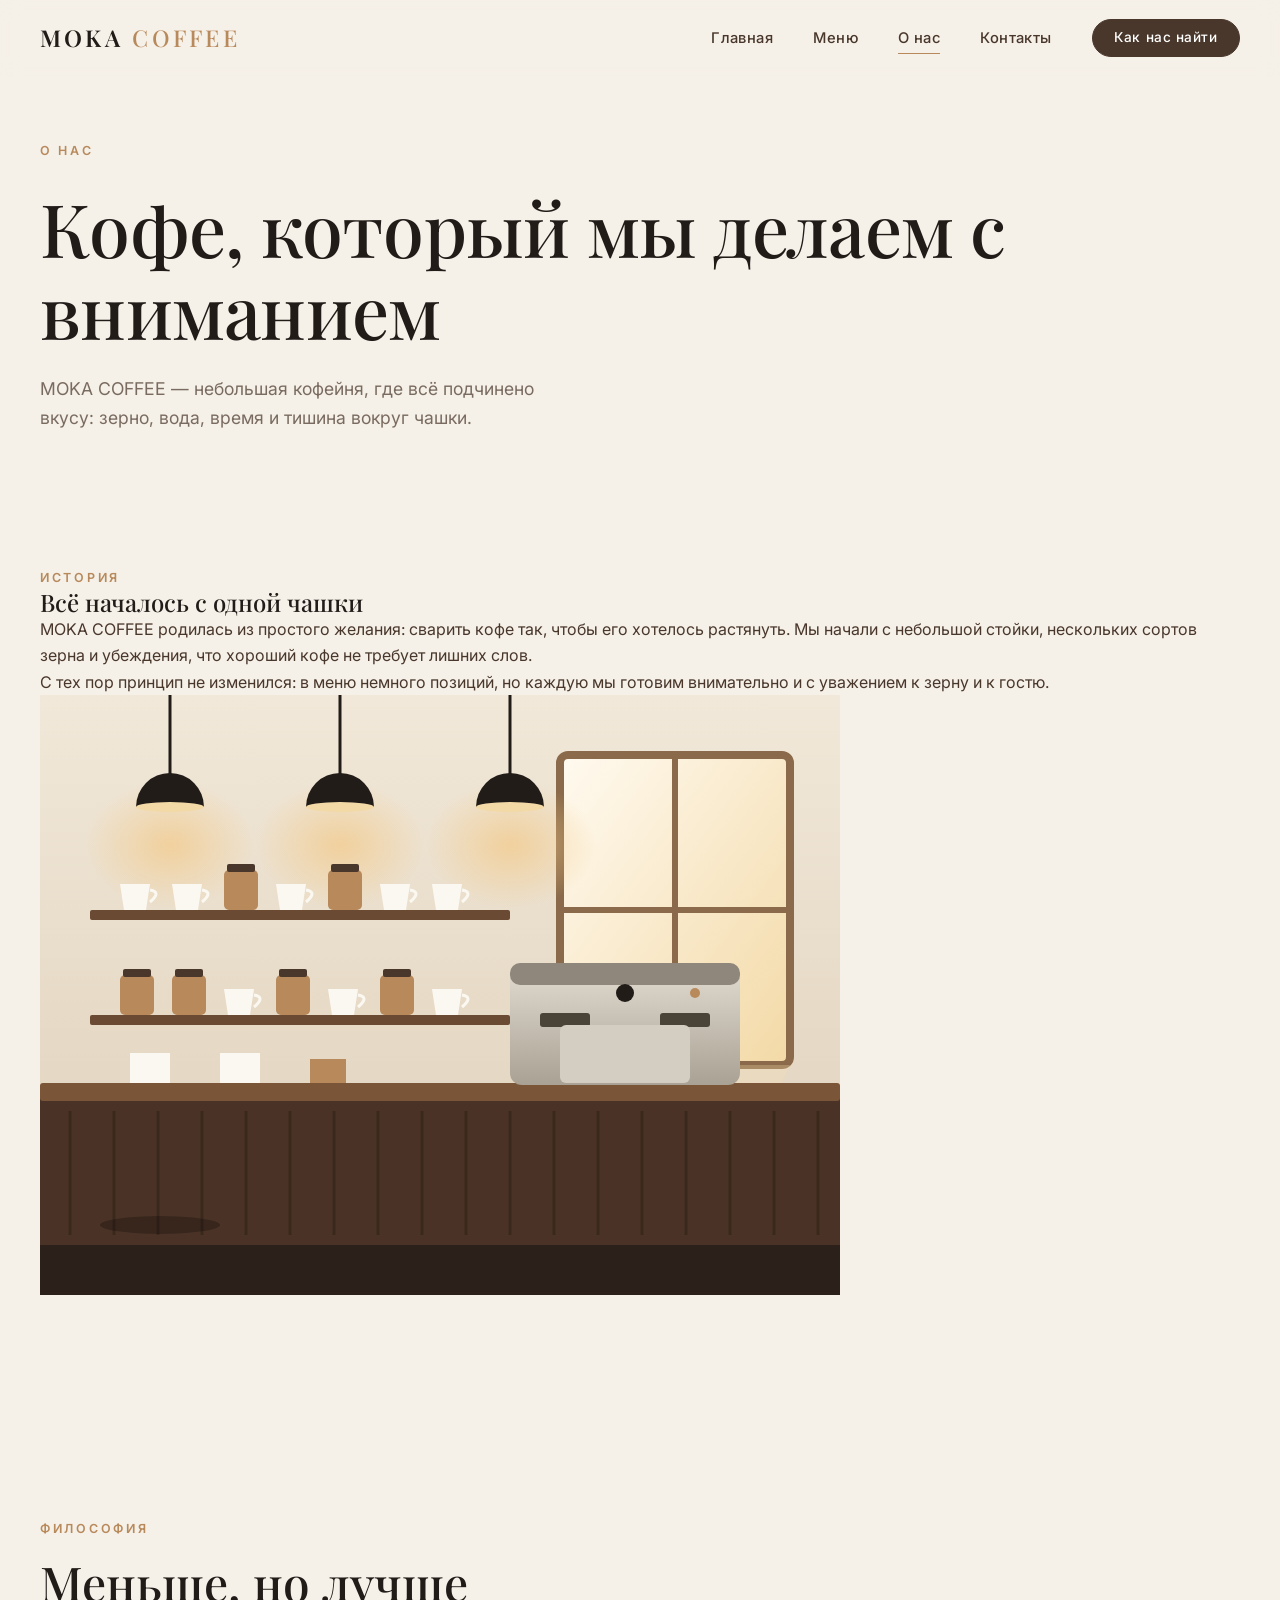
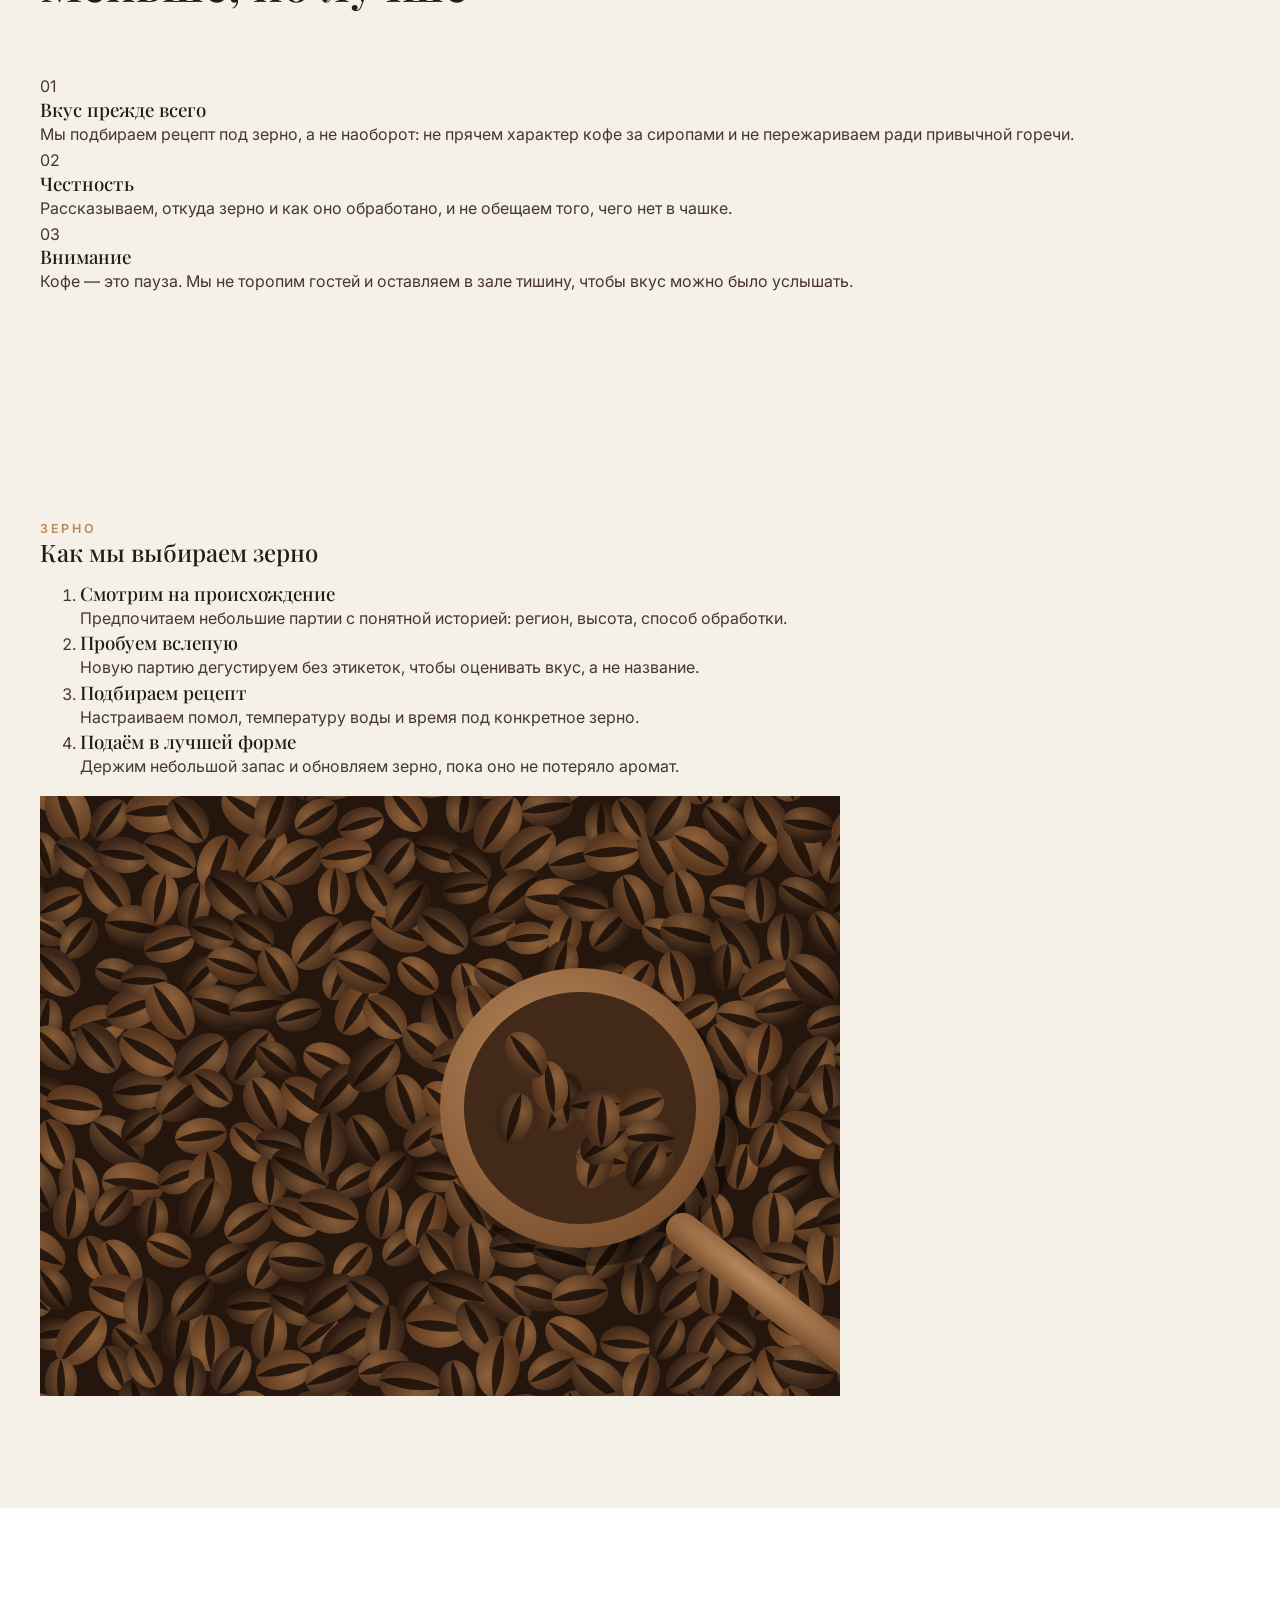
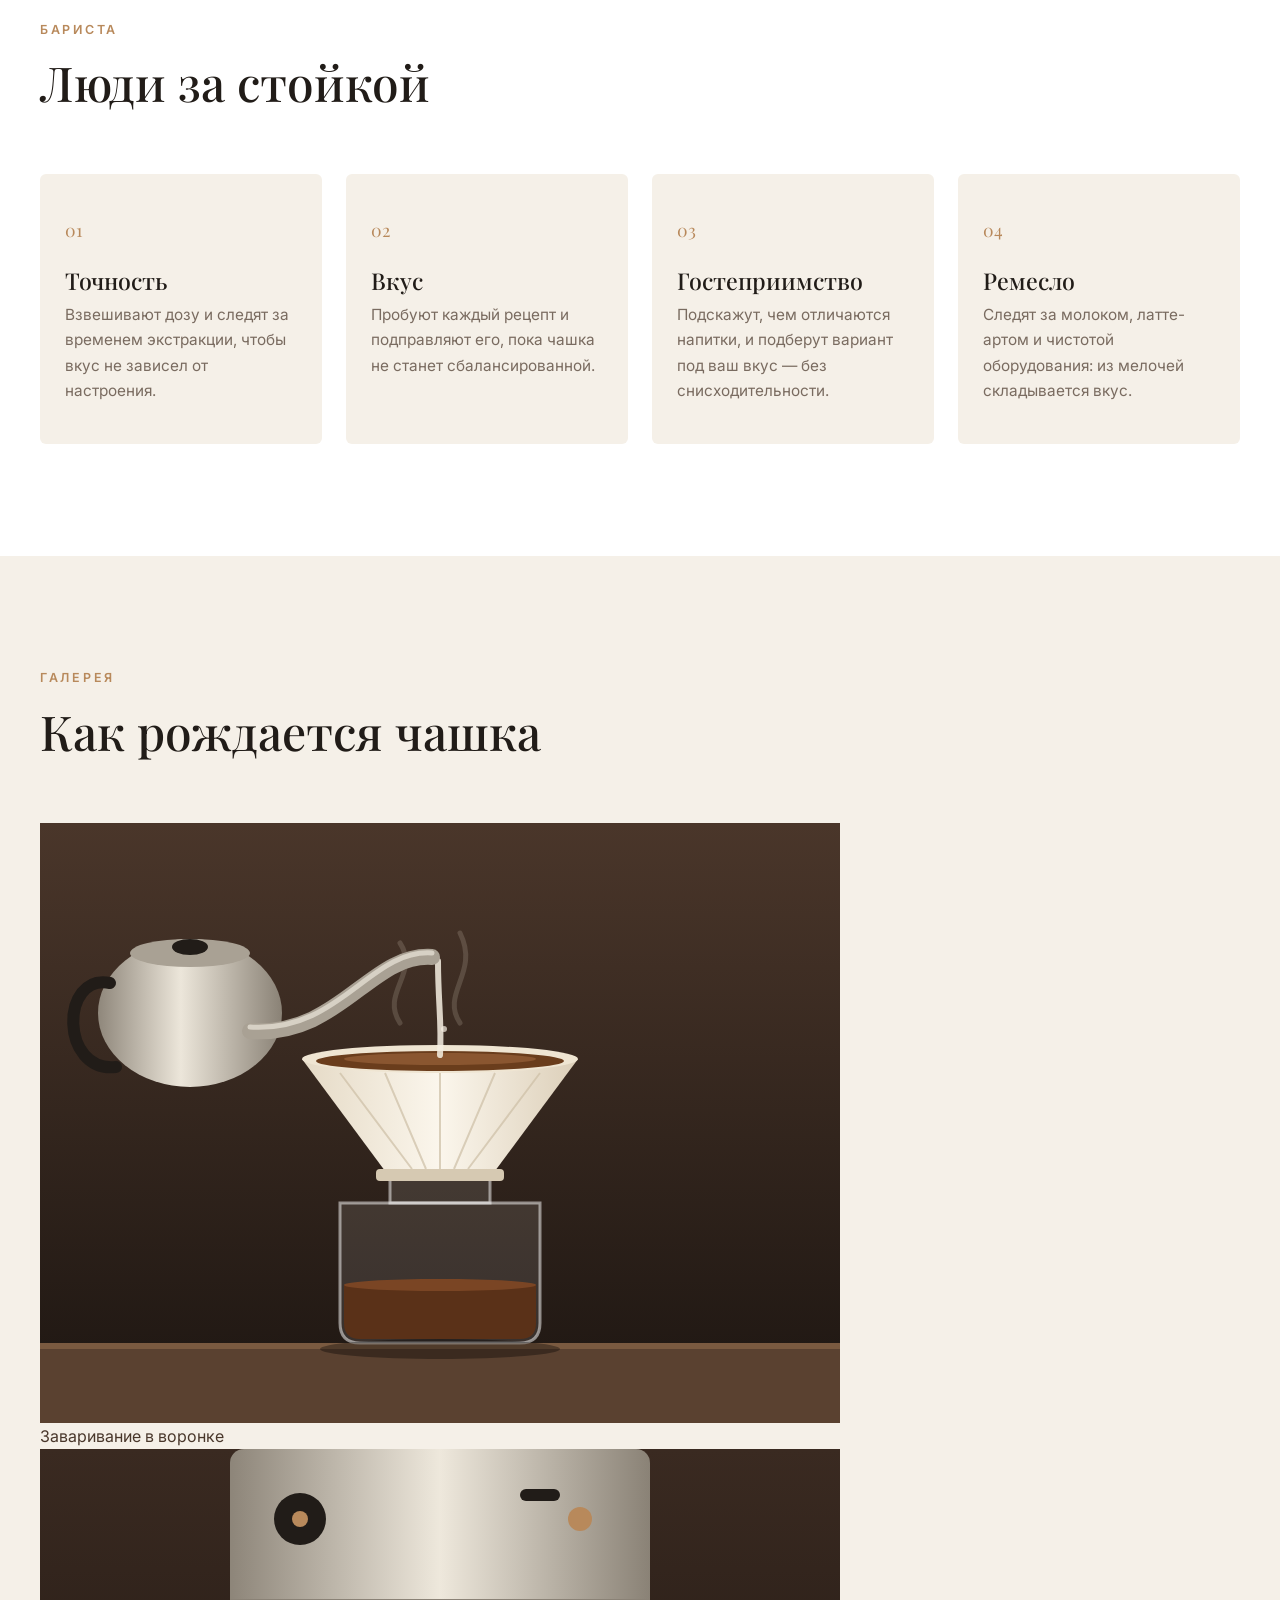
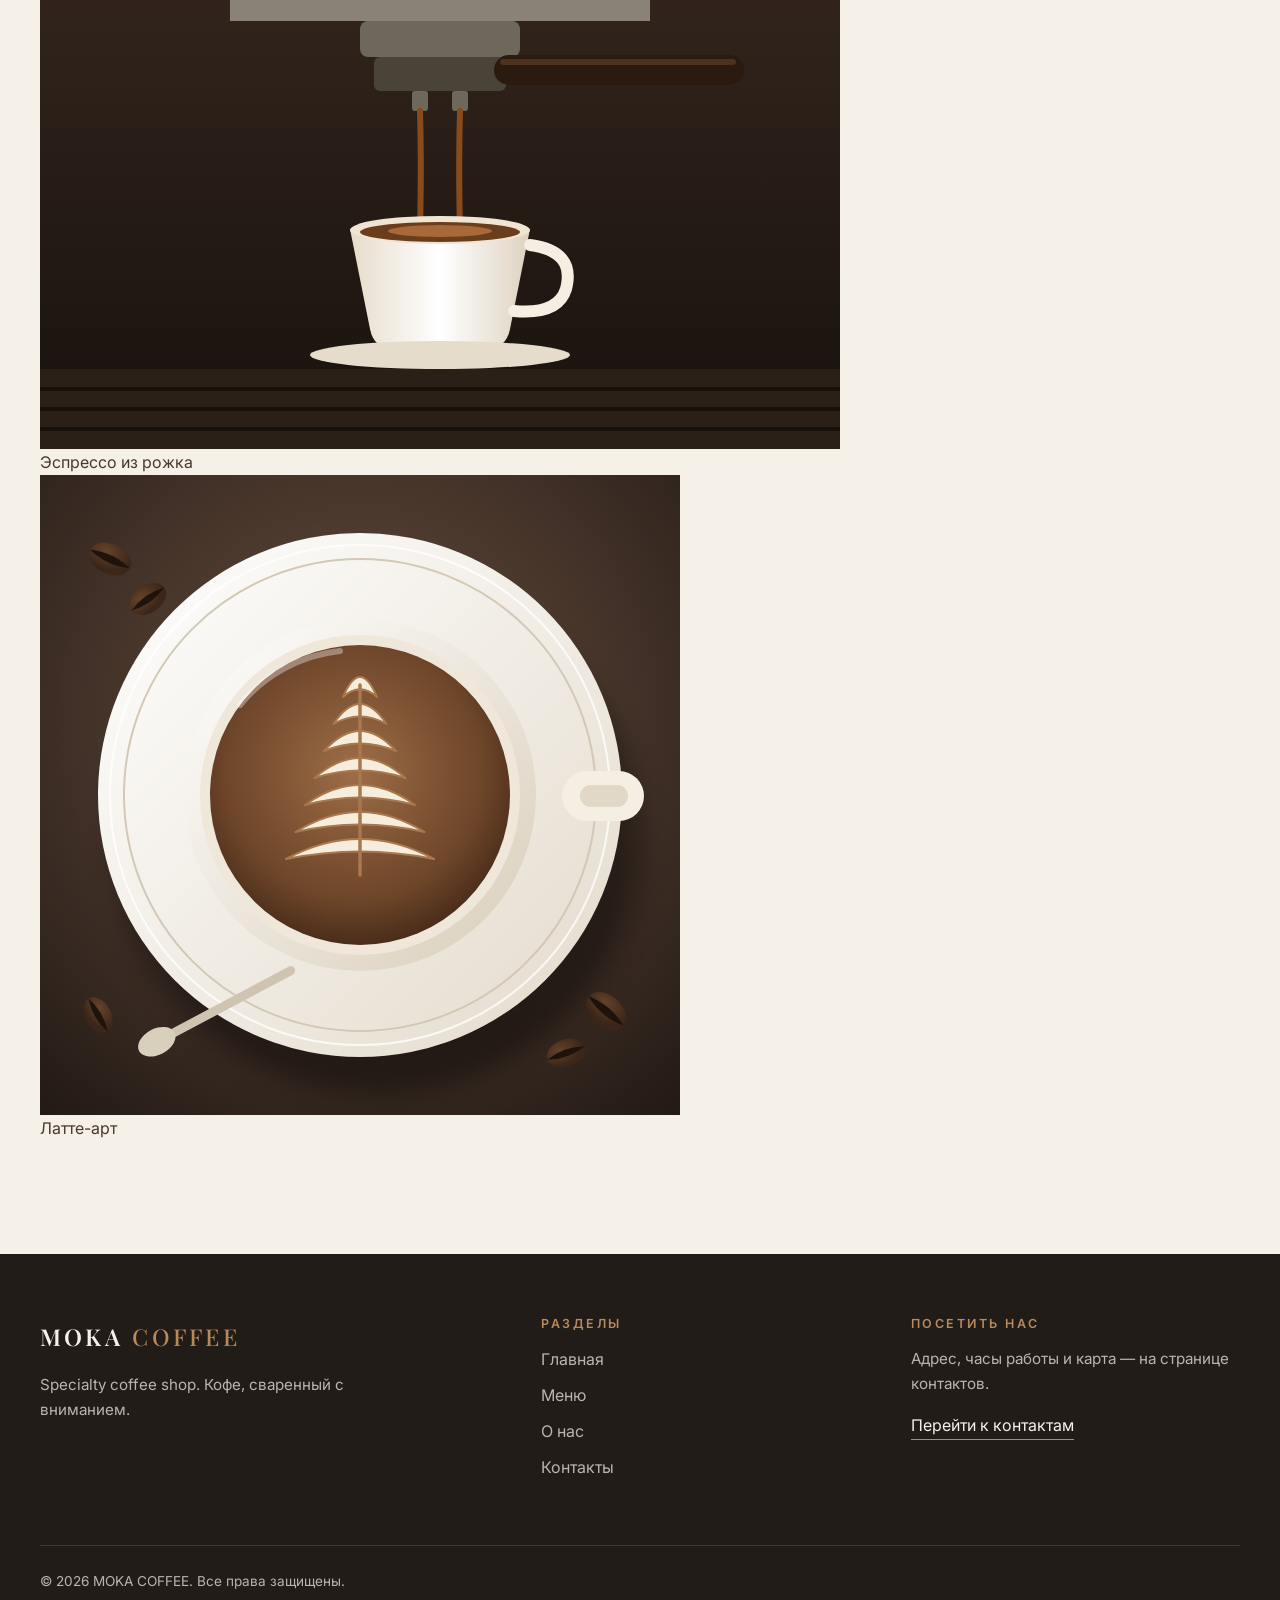
==== about.html @ 8a9590e7 "Update website" ====
<!DOCTYPE html>
<html lang="ru">
<head>
  <meta charset="UTF-8">
  <meta name="viewport" content="width=device-width, initial-scale=1">
  <title>О нас — MOKA COFFEE</title>
  <meta name="description" content="История MOKA COFFEE, наша философия, подход к выбору кофейного зерна и бариста, которые готовят каждую чашку с вниманием.">
  <meta name="theme-color" content="#F5F0E8">
  <link rel="preconnect" href="https://fonts.googleapis.com">
  <link rel="preconnect" href="https://fonts.gstatic.com" crossorigin>
  <link href="https://fonts.googleapis.com/css2?family=Inter:wght@400;500;600&family=Playfair+Display:ital,wght@0,500;0,600;1,500&display=swap" rel="stylesheet">
  <link rel="stylesheet" href="css/style.css">
  <script src="js/main.js" defer></script>
</head>
<body>
  <a class="skip-link" href="#main">Перейти к содержимому</a>

  <header class="site-header" id="site-header">
    <div class="container header__inner">
      <a class="logo" href="index.html" aria-label="MOKA COFFEE — на главную">MOKA<span>COFFEE</span></a>

      <button class="nav-toggle" id="nav-toggle" type="button" aria-expanded="false" aria-controls="site-nav" aria-label="Открыть меню навигации">
        <span class="nav-toggle__bar" aria-hidden="true"></span>
        <span class="nav-toggle__bar" aria-hidden="true"></span>
      </button>

      <nav class="site-nav" id="site-nav" aria-label="Основная навигация">
        <ul class="site-nav__list">
          <li><a class="site-nav__link" href="index.html">Главная</a></li>
          <li><a class="site-nav__link" href="menu.html">Меню</a></li>
          <li><a class="site-nav__link" href="about.html" aria-current="page">О нас</a></li>
          <li><a class="site-nav__link" href="contacts.html">Контакты</a></li>
        </ul>
        <a class="btn btn--small site-nav__cta" href="contacts.html">Как нас найти</a>
      </nav>
    </div>
  </header>

  <main id="main">
    <section class="page-hero" aria-labelledby="about-title">
      <div class="container">
        <p class="eyebrow hero__anim hero__anim--0">О нас</p>
        <h1 class="page-hero__title hero__anim hero__anim--1" id="about-title">Кофе, который мы делаем с вниманием</h1>
        <p class="page-hero__text hero__anim hero__anim--2">MOKA COFFEE — небольшая кофейня, где всё подчинено вкусу: зерно, вода, время и тишина вокруг чашки.</p>
      </div>
    </section>

    <section class="section section--tight-top" aria-labelledby="story-title">
      <div class="container split">
        <div class="split__content" data-reveal>
          <p class="eyebrow">История</p>
          <h2 class="split__title" id="story-title">Всё началось с одной чашки</h2>
          <div class="prose">
            <p>MOKA COFFEE родилась из простого желания: сварить кофе так, чтобы его хотелось растянуть. Мы начали с небольшой стойки, нескольких сортов зерна и убеждения, что хороший кофе не требует лишних слов.</p>
            <p>С тех пор принцип не изменился: в меню немного позиций, но каждую мы готовим внимательно и с уважением к зерну и к гостю.</p>
          </div>
        </div>
        <figure class="split__media" data-reveal>
          <img src="assets/images/about-interior.svg" width="800" height="600" loading="lazy" alt="Интерьер кофейни: барная стойка, эспрессо-машина и подвесные лампы">
        </figure>
      </div>
    </section>

    <section class="section section--dark" aria-labelledby="philosophy-title">
      <div class="container">
        <header class="section__head" data-reveal>
          <p class="eyebrow">Философия</p>
          <h2 class="section__title" id="philosophy-title">Меньше, но лучше</h2>
        </header>
        <ul class="values">
          <li class="value" data-reveal>
            <span class="value__num" aria-hidden="true">01</span>
            <h3 class="value__title">Вкус прежде всего</h3>
            <p class="value__text">Мы подбираем рецепт под зерно, а не наоборот: не прячем характер кофе за сиропами и не пережариваем ради привычной горечи.</p>
          </li>
          <li class="value" data-reveal>
            <span class="value__num" aria-hidden="true">02</span>
            <h3 class="value__title">Честность</h3>
            <p class="value__text">Рассказываем, откуда зерно и как оно обработано, и не обещаем того, чего нет в чашке.</p>
          </li>
          <li class="value" data-reveal>
            <span class="value__num" aria-hidden="true">03</span>
            <h3 class="value__title">Внимание</h3>
            <p class="value__text">Кофе — это пауза. Мы не торопим гостей и оставляем в зале тишину, чтобы вкус можно было услышать.</p>
          </li>
        </ul>
      </div>
    </section>

    <section class="section" aria-labelledby="beans-title">
      <div class="container split split--reverse">
        <div class="split__content" data-reveal>
          <p class="eyebrow">Зерно</p>
          <h2 class="split__title" id="beans-title">Как мы выбираем зерно</h2>
          <ol class="steps">
            <li class="steps__item"><h3 class="steps__title">Смотрим на происхождение</h3><p class="steps__text">Предпочитаем небольшие партии с понятной историей: регион, высота, способ обработки.</p></li>
            <li class="steps__item"><h3 class="steps__title">Пробуем вслепую</h3><p class="steps__text">Новую партию дегустируем без этикеток, чтобы оценивать вкус, а не название.</p></li>
            <li class="steps__item"><h3 class="steps__title">Подбираем рецепт</h3><p class="steps__text">Настраиваем помол, температуру воды и время под конкретное зерно.</p></li>
            <li class="steps__item"><h3 class="steps__title">Подаём в лучшей форме</h3><p class="steps__text">Держим небольшой запас и обновляем зерно, пока оно не потеряло аромат.</p></li>
          </ol>
        </div>
        <figure class="split__media" data-reveal>
          <img src="assets/images/about-beans.svg" width="800" height="600" loading="lazy" alt="Обжаренные кофейные зёрна и деревянная мерная ложка">
        </figure>
      </div>
    </section>

    <section class="section features" aria-labelledby="baristas-title">
      <div class="container">
        <header class="section__head" data-reveal>
          <p class="eyebrow">Бариста</p>
          <h2 class="section__title" id="baristas-title">Люди за стойкой</h2>
        </header>
        <ul class="features__grid">
          <li class="feature-card" data-reveal>
            <span class="feature-card__num" aria-hidden="true">01</span>
            <h3 class="feature-card__title">Точность</h3>
            <p class="feature-card__text">Взвешивают дозу и следят за временем экстракции, чтобы вкус не зависел от настроения.</p>
          </li>
          <li class="feature-card" data-reveal>
            <span class="feature-card__num" aria-hidden="true">02</span>
            <h3 class="feature-card__title">Вкус</h3>
            <p class="feature-card__text">Пробуют каждый рецепт и подправляют его, пока чашка не станет сбалансированной.</p>
          </li>
          <li class="feature-card" data-reveal>
            <span class="feature-card__num" aria-hidden="true">03</span>
            <h3 class="feature-card__title">Гостеприимство</h3>
            <p class="feature-card__text">Подскажут, чем отличаются напитки, и подберут вариант под ваш вкус — без снисходительности.</p>
          </li>
          <li class="feature-card" data-reveal>
            <span class="feature-card__num" aria-hidden="true">04</span>
            <h3 class="feature-card__title">Ремесло</h3>
            <p class="feature-card__text">Следят за молоком, латте-артом и чистотой оборудования: из мелочей складывается вкус.</p>
          </li>
        </ul>
      </div>
    </section>

    <section class="section" aria-labelledby="gallery-title">
      <div class="container">
        <header class="section__head" data-reveal>
          <p class="eyebrow">Галерея</p>
          <h2 class="section__title" id="gallery-title">Как рождается чашка</h2>
        </header>
        <ul class="gallery">
          <li class="gallery__item" data-reveal>
            <figure class="gallery__figure">
              <img src="assets/images/about-brewing.svg" width="800" height="600" loading="lazy" alt="Заваривание кофе в воронке: чайник с тонким носиком и стеклянный сервер">
              <figcaption class="gallery__caption">Заваривание в воронке</figcaption>
            </figure>
          </li>
          <li class="gallery__item" data-reveal>
            <figure class="gallery__figure">
              <img src="assets/images/about-espresso.svg" width="800" height="600" loading="lazy" alt="Приготовление эспрессо: две струи кофе из рожка в белую чашку">
              <figcaption class="gallery__caption">Эспрессо из рожка</figcaption>
            </figure>
          </li>
          <li class="gallery__item" data-reveal>
            <figure class="gallery__figure">
              <img src="assets/images/hero-coffee.svg" width="640" height="640" loading="lazy" alt="Чашка кофе с латте-артом, вид сверху">
              <figcaption class="gallery__caption">Латте-арт</figcaption>
            </figure>
          </li>
        </ul>
      </div>
    </section>
  </main>

  <footer class="site-footer">
    <div class="container footer__grid">
      <div class="footer__brand">
        <a class="logo logo--light" href="index.html" aria-label="MOKA COFFEE — на главную">MOKA<span>COFFEE</span></a>
        <p class="footer__text">Specialty coffee shop. Кофе, сваренный с вниманием.</p>
      </div>
      <nav class="footer__nav" aria-label="Навигация в подвале">
        <h2 class="footer__title">Разделы</h2>
        <ul class="footer__list">
          <li><a href="index.html">Главная</a></li>
          <li><a href="menu.html">Меню</a></li>
          <li><a href="about.html">О нас</a></li>
          <li><a href="contacts.html">Контакты</a></li>
        </ul>
      </nav>
      <div class="footer__contact">
        <h2 class="footer__title">Посетить нас</h2>
        <p class="footer__text">Адрес, часы работы и карта — на странице контактов.</p>
        <a class="footer__link" href="contacts.html">Перейти к контактам</a>
      </div>
    </div>
    <div class="container footer__bottom">
      <p>&copy; 2026 MOKA COFFEE. Все права защищены.</p>
    </div>
  </footer>
</body>
</html>
---- css/style.css ----
/* ==========================================================
   MOKA COFFEE — общая дизайн-система
   1. Токены  2. Базовые стили  3. Компоненты  4. Шапка
   5. Hero  6. Преимущества, фавориты, меню, корзина  7. Подвал  8. Адаптив
   ========================================================== */

/* 1. Токены */
:root {
  --color-bg: #F5F0E8;
  --color-primary: #49372B;
  --color-dark: #211C18;
  --color-accent: #B8895B;
  --color-white: #FFFFFF;
  --color-muted: rgba(73, 55, 43, 0.72);
  --color-line: rgba(73, 55, 43, 0.16);
  --color-error: #9B3B2E;

  --font-heading: "Playfair Display", Georgia, serif;
  --font-body: "Inter", system-ui, -apple-system, "Segoe UI", sans-serif;

  --space-1: 0.5rem;
  --space-2: 1rem;
  --space-3: 1.5rem;
  --space-4: 2.5rem;
  --space-5: 4rem;
  --space-6: 7rem;

  --radius: 6px;
  --container: 1200px;
  --header-h: 76px;
  --ease: cubic-bezier(0.22, 0.61, 0.36, 1);
  --shadow-soft: 0 18px 40px -22px rgba(33, 28, 24, 0.35);
}

/* 2. Базовые стили */
*, *::before, *::after { box-sizing: border-box; }

html { scroll-behavior: smooth; scroll-padding-top: var(--header-h); }

body {
  margin: 0;
  font-family: var(--font-body);
  font-size: 1rem;
  line-height: 1.65;
  color: var(--color-primary);
  background: var(--color-bg);
  -webkit-font-smoothing: antialiased;
}

body.nav-open,
body.cart-open { overflow: hidden; }

img { display: block; max-width: 100%; height: auto; }
ul { margin: 0; padding: 0; list-style: none; }
h1, h2, h3, p, figure { margin: 0; }
a { color: inherit; text-decoration: none; }

h1, h2, h3 {
  font-family: var(--font-heading);
  font-weight: 500;
  line-height: 1.12;
  color: var(--color-dark);
}

:focus-visible {
  outline: 2px solid var(--color-accent);
  outline-offset: 3px;
  border-radius: 2px;
}

.container {
  width: min(100% - 2.5rem, var(--container));
  margin-inline: auto;
}

.skip-link {
  position: absolute;
  left: var(--space-2);
  top: -4rem;
  z-index: 200;
  padding: 0.7rem 1.1rem;
  background: var(--color-dark);
  color: var(--color-white);
  border-radius: var(--radius);
  transition: top 0.2s var(--ease);
}
.skip-link:focus { top: var(--space-2); }

/* 3. Компоненты */
.visually-hidden {
  position: absolute;
  width: 1px;
  height: 1px;
  margin: -1px;
  padding: 0;
  overflow: hidden;
  clip-path: inset(50%);
  white-space: nowrap;
  border: 0;
}

.eyebrow {
  font-size: 0.78rem;
  font-weight: 600;
  letter-spacing: 0.22em;
  text-transform: uppercase;
  color: var(--color-accent);
}

.btn {
  display: inline-flex;
  align-items: center;
  justify-content: center;
  padding: 0.95rem 1.9rem;
  font: 500 0.92rem/1 var(--font-body);
  letter-spacing: 0.04em;
  color: var(--color-white);
  background: var(--color-primary);
  border: 1px solid var(--color-primary);
  border-radius: 999px;
  cursor: pointer;
  transition: background-color 0.3s var(--ease), border-color 0.3s var(--ease), color 0.3s var(--ease), transform 0.3s var(--ease);
}
.btn:hover { background: var(--color-dark); border-color: var(--color-dark); transform: translateY(-2px); }

.btn--ghost { color: var(--color-primary); background: transparent; border-color: var(--color-line); }
.btn--ghost:hover { color: var(--color-white); background: var(--color-primary); border-color: var(--color-primary); }

.btn--small { padding: 0.7rem 1.35rem; font-size: 0.85rem; }
.btn--block { width: 100%; }
.btn.is-added { color: var(--color-dark); background: var(--color-accent); border-color: var(--color-accent); }

.link-button {
  padding: 0.5rem;
  font: 500 0.88rem/1.2 var(--font-body);
  color: var(--color-muted);
  text-decoration: underline;
  text-underline-offset: 3px;
  background: none;
  border: 0;
  cursor: pointer;
  transition: color 0.3s var(--ease);
}
.link-button:hover { color: var(--color-dark); }

.section { padding-block: var(--space-6); }
.section__head { max-width: 34rem; margin-bottom: var(--space-5); }
.section__title { margin-top: var(--space-2); font-size: clamp(2rem, 4vw, 3rem); }

/* Появление при прокрутке (класс .js ставит main.js) */
.js [data-reveal] {
  opacity: 0;
  transform: translateY(24px);
  transition: opacity 0.8s var(--ease), transform 0.8s var(--ease);
}
.js [data-reveal].is-visible {
  opacity: 1;
  transform: none;
  transition: opacity 0.8s var(--ease), transform 0.4s var(--ease), border-color 0.4s var(--ease), box-shadow 0.4s var(--ease);
}

/* 4. Шапка */
.site-header {
  position: sticky;
  top: 0;
  z-index: 100;
  background: rgba(245, 240, 232, 0.96);
  border-bottom: 1px solid transparent;
  transition: border-color 0.3s var(--ease), box-shadow 0.3s var(--ease);
}
/* backdrop-filter создаёт containing block для fixed-потомков, поэтому только на десктопе (там мобильного оверлея нет) */
@media (min-width: 861px) {
  .site-header {
    background: rgba(245, 240, 232, 0.88);
    backdrop-filter: blur(10px);
    -webkit-backdrop-filter: blur(10px);
  }
}
.site-header.is-scrolled { border-bottom-color: var(--color-line); box-shadow: 0 8px 24px -20px rgba(33, 28, 24, 0.4); }

.header__inner {
  display: flex;
  align-items: center;
  justify-content: space-between;
  min-height: var(--header-h);
}

.logo {
  font-family: var(--font-heading);
  font-size: 1.45rem;
  font-weight: 600;
  letter-spacing: 0.14em;
  color: var(--color-dark);
  margin-right: auto;
}
.logo span { margin-left: 0.4em; font-weight: 500; color: var(--color-accent); }
.logo--light { color: var(--color-bg); }

.site-nav { display: flex; align-items: center; gap: var(--space-4); }
.site-nav__list { display: flex; gap: var(--space-4); }

.site-nav__link {
  position: relative;
  padding-block: 0.4rem;
  font-size: 0.92rem;
  font-weight: 500;
  letter-spacing: 0.03em;
}
.site-nav__link::after {
  content: "";
  position: absolute;
  left: 0; right: 0; bottom: 0;
  height: 1px;
  background: var(--color-accent);
  transform: scaleX(0);
  transform-origin: left;
  transition: transform 0.35s var(--ease);
}
.site-nav__link:hover::after,
.site-nav__link[aria-current="page"]::after { transform: scaleX(1); }

.nav-toggle {
  display: none;
  position: relative;
  z-index: 120;
  width: 44px;
  height: 44px;
  padding: 0;
  background: transparent;
  border: 0;
  cursor: pointer;
}
.nav-toggle__bar {
  position: absolute;
  left: 11px;
  width: 22px;
  height: 2px;
  background: var(--color-dark);
  transition: transform 0.35s var(--ease);
}
.nav-toggle__bar:nth-child(1) { top: 17px; }
.nav-toggle__bar:nth-child(2) { top: 25px; }
.nav-toggle[aria-expanded="true"] .nav-toggle__bar:nth-child(1) { transform: translateY(4px) rotate(45deg); }
.nav-toggle[aria-expanded="true"] .nav-toggle__bar:nth-child(2) { transform: translateY(-4px) rotate(-45deg); }

/* 5. Hero */
.hero { padding-block: var(--space-5) var(--space-6); }

.hero__inner {
  display: grid;
  grid-template-columns: 1.05fr 0.95fr;
  align-items: center;
  gap: var(--space-5);
}

.hero__title { margin-top: var(--space-3); font-size: clamp(2.8rem, 6.2vw, 5.2rem); letter-spacing: -0.01em; }
.hero__title em { font-style: italic; color: var(--color-accent); }

.hero__text { max-width: 30rem; margin-top: var(--space-3); font-size: 1.1rem; color: var(--color-muted); }
.hero__actions { display: flex; flex-wrap: wrap; gap: var(--space-2); margin-top: var(--space-4); }

.hero__media {
  overflow: hidden;
  aspect-ratio: 1 / 1;
  background: var(--color-primary);
  border-radius: 50% 50% var(--radius) var(--radius) / 38% 38% var(--radius) var(--radius);
  box-shadow: var(--shadow-soft);
}
.hero__media img { width: 100%; height: 100%; object-fit: cover; transition: transform 1.2s var(--ease); }
.hero__media:hover img { transform: scale(1.04); }

.hero__anim { animation: rise 0.9s var(--ease) both; }
.hero__anim--0 { animation-delay: 0.05s; }
.hero__anim--1 { animation-delay: 0.15s; }
.hero__anim--2 { animation-delay: 0.3s; }
.hero__anim--3 { animation-delay: 0.45s; }

@keyframes rise {
  from { opacity: 0; transform: translateY(28px); }
  to { opacity: 1; transform: none; }
}

/* 6. Преимущества */
.features { background: var(--color-white); }

.features__grid,
.favorites__grid,
.menu__grid {
  display: grid;
  grid-template-columns: repeat(4, 1fr);
  gap: var(--space-3);
}

.feature-card {
  padding: var(--space-4) var(--space-3);
  background: var(--color-bg);
  border: 1px solid transparent;
  border-radius: var(--radius);
  transition: transform 0.4s var(--ease), border-color 0.4s var(--ease), box-shadow 0.4s var(--ease);
}
.feature-card:hover { transform: translateY(-6px); border-color: var(--color-accent); box-shadow: var(--shadow-soft); }

.feature-card__num { display: block; margin-bottom: var(--space-3); font-family: var(--font-heading); font-size: 1.1rem; color: var(--color-accent); }
.feature-card__title { margin-bottom: var(--space-1); font-size: 1.45rem; }
.feature-card__text { font-size: 0.96rem; color: var(--color-muted); }

/* 6.1 Наши фавориты */
.drink-card {
  display: flex;
  flex-direction: column;
  overflow: hidden;
  background: var(--color-white);
  border: 1px solid var(--color-line);
  border-radius: var(--radius);
  transition: transform 0.4s var(--ease), border-color 0.4s var(--ease), box-shadow 0.4s var(--ease);
}
.drink-card:hover,
.drink-card:focus-within { transform: translateY(-6px); border-color: var(--color-accent); box-shadow: var(--shadow-soft); }

.drink-card__media { overflow: hidden; aspect-ratio: 1 / 1; background: var(--color-primary); }
.drink-card__media img { width: 100%; height: 100%; object-fit: cover; transition: transform 0.9s var(--ease); }
.drink-card:hover .drink-card__media img,
.drink-card:focus-within .drink-card__media img { transform: scale(1.06); }

.drink-card__body { display: flex; flex: 1; flex-direction: column; padding: var(--space-3); }
.drink-card__title { font-size: 1.45rem; }
.drink-card__text { margin-top: var(--space-1); font-size: 0.95rem; color: var(--color-muted); }

.drink-card__footer { display: flex; align-items: center; justify-content: space-between; gap: var(--space-2); margin-top: auto; padding-top: var(--space-3); }
.drink-card__price { font-family: var(--font-heading); font-size: 1.35rem; font-weight: 500; color: var(--color-dark); }

/* 6.2 Страница меню */
.drink-card[hidden] { display: none; }
.drink-card.is-entering { animation: rise 0.55s var(--ease) both; }

.page-hero { padding-block: var(--space-5) var(--space-3); }
.page-hero__title { margin-top: var(--space-3); font-size: clamp(2.6rem, 6vw, 4.6rem); letter-spacing: -0.01em; }
.page-hero__text { max-width: 34rem; margin-top: var(--space-3); font-size: 1.1rem; color: var(--color-muted); }

.menu.section { padding-top: var(--space-3); }

.filters { display: flex; flex-wrap: wrap; gap: 0.75rem; }
.filter-btn {
  padding: 0.75rem 1.4rem;
  font: 500 0.88rem/1 var(--font-body);
  letter-spacing: 0.03em;
  color: var(--color-primary);
  background: transparent;
  border: 1px solid var(--color-line);
  border-radius: 999px;
  cursor: pointer;
  transition: background-color 0.3s var(--ease), border-color 0.3s var(--ease), color 0.3s var(--ease);
}
.filter-btn:hover { border-color: var(--color-accent); }
.filter-btn[aria-pressed="true"] { color: var(--color-white); background: var(--color-primary); border-color: var(--color-primary); }

.menu__status { margin-block: var(--space-3) var(--space-4); font-size: 0.9rem; color: var(--color-muted); }

.menu__grid .drink-card__media { position: relative; }
.drink-card__tag {
  position: absolute;
  top: var(--space-2);
  left: var(--space-2);
  padding: 0.35rem 0.8rem;
  font-size: 0.72rem;
  font-weight: 600;
  letter-spacing: 0.12em;
  text-transform: uppercase;
  color: var(--color-dark);
  background: rgba(245, 240, 232, 0.92);
  border-radius: 999px;
}
.drink-card__add { min-width: 8.5rem; }

/* 6.3 Кнопка корзины в шапке */
.cart-toggle {
  position: relative;
  display: inline-flex;
  align-items: center;
  justify-content: center;
  width: 44px;
  height: 44px;
  margin-left: var(--space-1);
  color: var(--color-dark);
  background: transparent;
  border: 0;
  border-radius: 50%;
  cursor: pointer;
  transition: background-color 0.3s var(--ease);
}
.cart-toggle:hover { background: rgba(73, 55, 43, 0.08); }
.cart-toggle__count {
  position: absolute;
  top: 1px;
  right: -2px;
  min-width: 20px;
  height: 20px;
  padding-inline: 5px;
  font: 600 0.7rem/20px var(--font-body);
  text-align: center;
  color: var(--color-white);
  background: var(--color-dark);
  border-radius: 999px;
}
.cart-toggle__count.is-bump { animation: bump 0.4s var(--ease); }

@keyframes bump {
  0% { transform: scale(1); }
  40% { transform: scale(1.3); }
  100% { transform: scale(1); }
}

/* 6.4 Боковая панель корзины */
.cart-overlay {
  position: fixed;
  inset: 0;
  z-index: 290;
  background: rgba(33, 28, 24, 0.5);
  opacity: 0;
  visibility: hidden;
  transition: opacity 0.35s var(--ease), visibility 0s linear 0.35s;
}

.cart {
  position: fixed;
  top: 0;
  right: 0;
  bottom: 0;
  z-index: 300;
  display: flex;
  flex-direction: column;
  width: min(100%, 440px);
  background: var(--color-bg);
  box-shadow: -24px 0 48px -28px rgba(33, 28, 24, 0.5);
  transform: translateX(100%);
  visibility: hidden;
  transition: transform 0.45s var(--ease), visibility 0s linear 0.45s;
}

body.cart-open .cart-overlay { opacity: 1; visibility: visible; transition-delay: 0s; }
body.cart-open .cart { transform: none; visibility: visible; transition-delay: 0s; }

.cart__header { display: flex; align-items: center; justify-content: space-between; padding: var(--space-2) var(--space-3); border-bottom: 1px solid var(--color-line); }
.cart__title { font-size: 1.7rem; }
.cart__subtitle { margin-bottom: var(--space-2); font-size: 1.6rem; }
.cart__subtitle:focus { outline: none; }

.cart__close {
  display: inline-flex;
  align-items: center;
  justify-content: center;
  width: 44px;
  height: 44px;
  color: var(--color-dark);
  background: transparent;
  border: 0;
  border-radius: 50%;
  cursor: pointer;
  transition: background-color 0.3s var(--ease);
}
.cart__close:hover { background: rgba(73, 55, 43, 0.08); }

.cart__view { display: flex; flex: 1; flex-direction: column; min-height: 0; }
.cart__view[hidden] { display: none; }

.cart__notice { margin: var(--space-2) var(--space-3) 0; padding: 0.8rem 1rem; font-size: 0.85rem; color: var(--color-dark); background: var(--color-white); border-left: 3px solid var(--color-accent); border-radius: var(--radius); }

.cart__body { flex: 1; padding: var(--space-3); overflow-y: auto; overscroll-behavior: contain; }
.cart__footer { display: grid; gap: var(--space-1); padding: var(--space-3); background: var(--color-white); border-top: 1px solid var(--color-line); }
.cart__footer[hidden] { display: none; }

.cart__total { display: flex; align-items: baseline; justify-content: space-between; margin-bottom: var(--space-1); }
.cart__total strong { font-family: var(--font-heading); font-size: 1.6rem; font-weight: 500; color: var(--color-dark); }

.cart__list[hidden], .cart__empty[hidden] { display: none; }
.cart__empty { padding-block: var(--space-5); text-align: center; }
.cart__empty-title { font-family: var(--font-heading); font-size: 1.5rem; color: var(--color-dark); }
.cart__empty-text { margin-block: var(--space-1) var(--space-3); color: var(--color-muted); }

.cart-item { display: grid; grid-template-columns: 72px 1fr auto; gap: var(--space-2); align-items: start; padding-block: var(--space-2); border-bottom: 1px solid var(--color-line); }
.cart-item:first-child { padding-top: 0; }
.cart-item__img { width: 72px; height: 72px; object-fit: cover; border-radius: var(--radius); }
.cart-item__name { font-family: var(--font-heading); font-size: 1.15rem; line-height: 1.2; color: var(--color-dark); }
.cart-item__price { margin-top: 0.15rem; font-size: 0.85rem; color: var(--color-muted); }
.cart-item__controls { display: flex; align-items: center; gap: 0.5rem; margin-top: 0.6rem; }
.cart-item__qty { min-width: 1.6rem; font-weight: 600; text-align: center; }
.cart-item__side { display: flex; flex-direction: column; align-items: flex-end; gap: 0.35rem; }
.cart-item__sum { font-family: var(--font-heading); font-size: 1.1rem; color: var(--color-dark); white-space: nowrap; }
.cart-item__remove { padding: 0.25rem; font: 500 0.8rem/1.2 var(--font-body); color: var(--color-muted); text-decoration: underline; text-underline-offset: 3px; background: none; border: 0; cursor: pointer; transition: color 0.3s var(--ease); }
.cart-item__remove:hover { color: var(--color-error); }

.qty-btn { width: 32px; height: 32px; padding: 0; font: 500 1.1rem/1 var(--font-body); color: var(--color-primary); background: transparent; border: 1px solid var(--color-line); border-radius: 50%; cursor: pointer; transition: background-color 0.3s var(--ease), color 0.3s var(--ease), border-color 0.3s var(--ease); }
.qty-btn:hover:not(:disabled) { color: var(--color-white); background: var(--color-primary); border-color: var(--color-primary); }
.qty-btn:disabled { opacity: 0.35; cursor: not-allowed; }

.checkout { display: flex; flex: 1; flex-direction: column; min-height: 0; }
.checkout__lead { color: var(--color-muted); }
.checkout__sum { display: flex; align-items: baseline; justify-content: space-between; margin-block: var(--space-3); padding-block: var(--space-2); border-block: 1px solid var(--color-line); }
.checkout__sum strong { font-family: var(--font-heading); font-size: 1.4rem; font-weight: 500; color: var(--color-dark); }

.field__label { display: block; margin-bottom: 0.4rem; font-size: 0.85rem; font-weight: 600; color: var(--color-dark); }
.field__input { width: 100%; padding: 0.9rem 1rem; font: inherit; color: var(--color-dark); background: var(--color-white); border: 1px solid var(--color-line); border-radius: var(--radius); }
.field__input[aria-invalid="true"] { border-color: var(--color-error); }
.field__error { min-height: 1.4rem; margin-top: 0.35rem; font-size: 0.85rem; color: var(--color-error); }

.success { display: flex; flex-direction: column; align-items: center; text-align: center; }
.success__icon { display: inline-flex; align-items: center; justify-content: center; width: 64px; height: 64px; margin-block: var(--space-2); color: var(--color-white); background: var(--color-primary); border-radius: 50%; }
.success__text { color: var(--color-muted); }
.success__number { display: grid; gap: 0.2rem; margin-block: var(--space-3); font-size: 0.85rem; color: var(--color-muted); }
.success__number strong { font-family: var(--font-heading); font-size: 1.8rem; font-weight: 500; letter-spacing: 0.06em; color: var(--color-accent); }
.success__list { width: 100%; margin-bottom: var(--space-2); padding-block: var(--space-2); text-align: left; border-block: 1px solid var(--color-line); }
.success__list li { padding-block: 0.3rem; font-size: 0.92rem; }
.success .cart__total { width: 100%; }
.success__note { margin-top: var(--space-2); font-size: 0.82rem; color: var(--color-muted); }

/* 7. Подвал */
.site-footer { padding-top: var(--space-5); color: rgba(245, 240, 232, 0.72); background: var(--color-dark); }

.footer__grid { display: grid; grid-template-columns: 1.4fr 1fr 1fr; gap: var(--space-4); padding-bottom: var(--space-5); }
.footer__text { max-width: 22rem; margin-top: var(--space-2); font-size: 0.95rem; }
.footer__title { margin-bottom: var(--space-2); font: 600 0.78rem/1 var(--font-body); letter-spacing: 0.2em; text-transform: uppercase; color: var(--color-accent); }
.footer__title + .footer__text { margin-top: 0; }
.footer__list { display: grid; gap: 0.6rem; }
.footer__list a, .footer__link { transition: color 0.3s var(--ease); }
.footer__list a:hover, .footer__link:hover { color: var(--color-accent); }
.footer__link { display: inline-block; margin-top: var(--space-2); color: var(--color-bg); border-bottom: 1px solid var(--color-accent); }

.footer__bottom { padding-block: var(--space-3); font-size: 0.85rem; border-top: 1px solid rgba(245, 240, 232, 0.14); }

/* 8. Адаптив */
@media (max-width: 1024px) {
  .features__grid,
  .favorites__grid,
  .menu__grid { grid-template-columns: repeat(2, 1fr); }
}

@media (max-width: 860px) {
  .nav-toggle { display: block; }

  .site-nav {
    position: fixed;
    inset: 0;
    z-index: 110;
    flex-direction: column;
    justify-content: center;
    gap: var(--space-4);
    padding: var(--space-5) var(--space-3);
    background: var(--color-bg);
    visibility: hidden;
    opacity: 0;
    transform: translateY(-12px);
    transition: opacity 0.35s var(--ease), transform 0.35s var(--ease), visibility 0s linear 0.35s;
  }
  .site-nav.is-open { visibility: visible; opacity: 1; transform: none; transition-delay: 0s; }

  .site-nav__list { flex-direction: column; align-items: center; gap: var(--space-3); }
  .site-nav__link { font-family: var(--font-heading); font-size: 2rem; font-weight: 500; }

  .hero { padding-block: var(--space-4) var(--space-5); }
  .hero__inner { grid-template-columns: 1fr; gap: var(--space-4); }
  .hero__media { max-width: 460px; margin-inline: auto; width: 100%; }

  .section { padding-block: var(--space-5); }
  .footer__grid { grid-template-columns: 1fr 1fr; }
  .footer__brand { grid-column: 1 / -1; }
}

@media (max-width: 560px) {
  .features__grid,
  .favorites__grid,
  .menu__grid { grid-template-columns: 1fr; }
  .footer__grid { grid-template-columns: 1fr; }
  .hero__actions .btn { flex: 1 1 100%; }

  .filters { flex-wrap: nowrap; margin-inline: -1.25rem; padding: 0.25rem 1.25rem; overflow-x: auto; scrollbar-width: none; }
  .filters::-webkit-scrollbar { display: none; }
  .filter-btn { flex: 0 0 auto; }

  .cart__header, .cart__body, .cart__footer { padding-inline: var(--space-2); }
  .cart__notice { margin-inline: var(--space-2); }
  .cart-item { grid-template-columns: 60px 1fr auto; }
  .cart-item__img { width: 60px; height: 60px; }
}

@media (prefers-reduced-motion: reduce) {
  html { scroll-behavior: auto; }
  *, *::before, *::after { animation: none !important; transition-duration: 0.01ms !important; }
  .js [data-reveal] { opacity: 1; transform: none; }
}
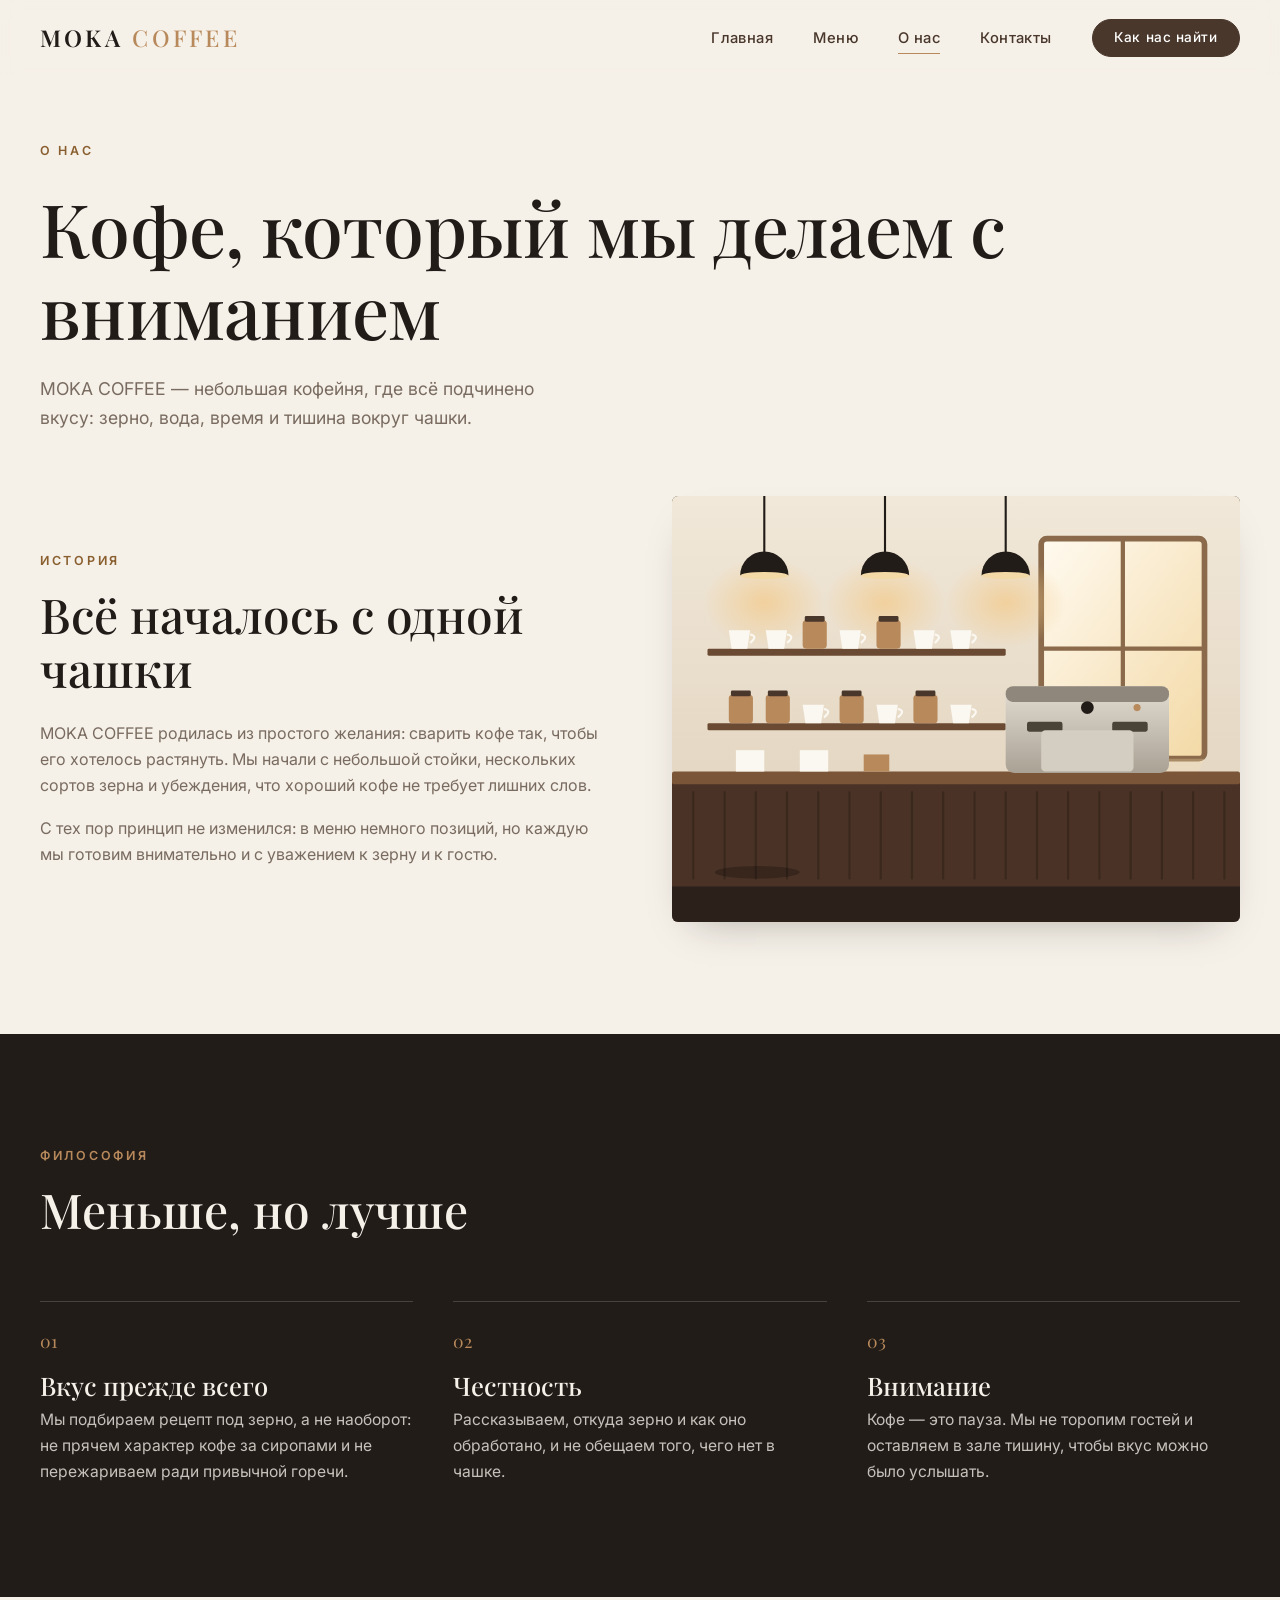
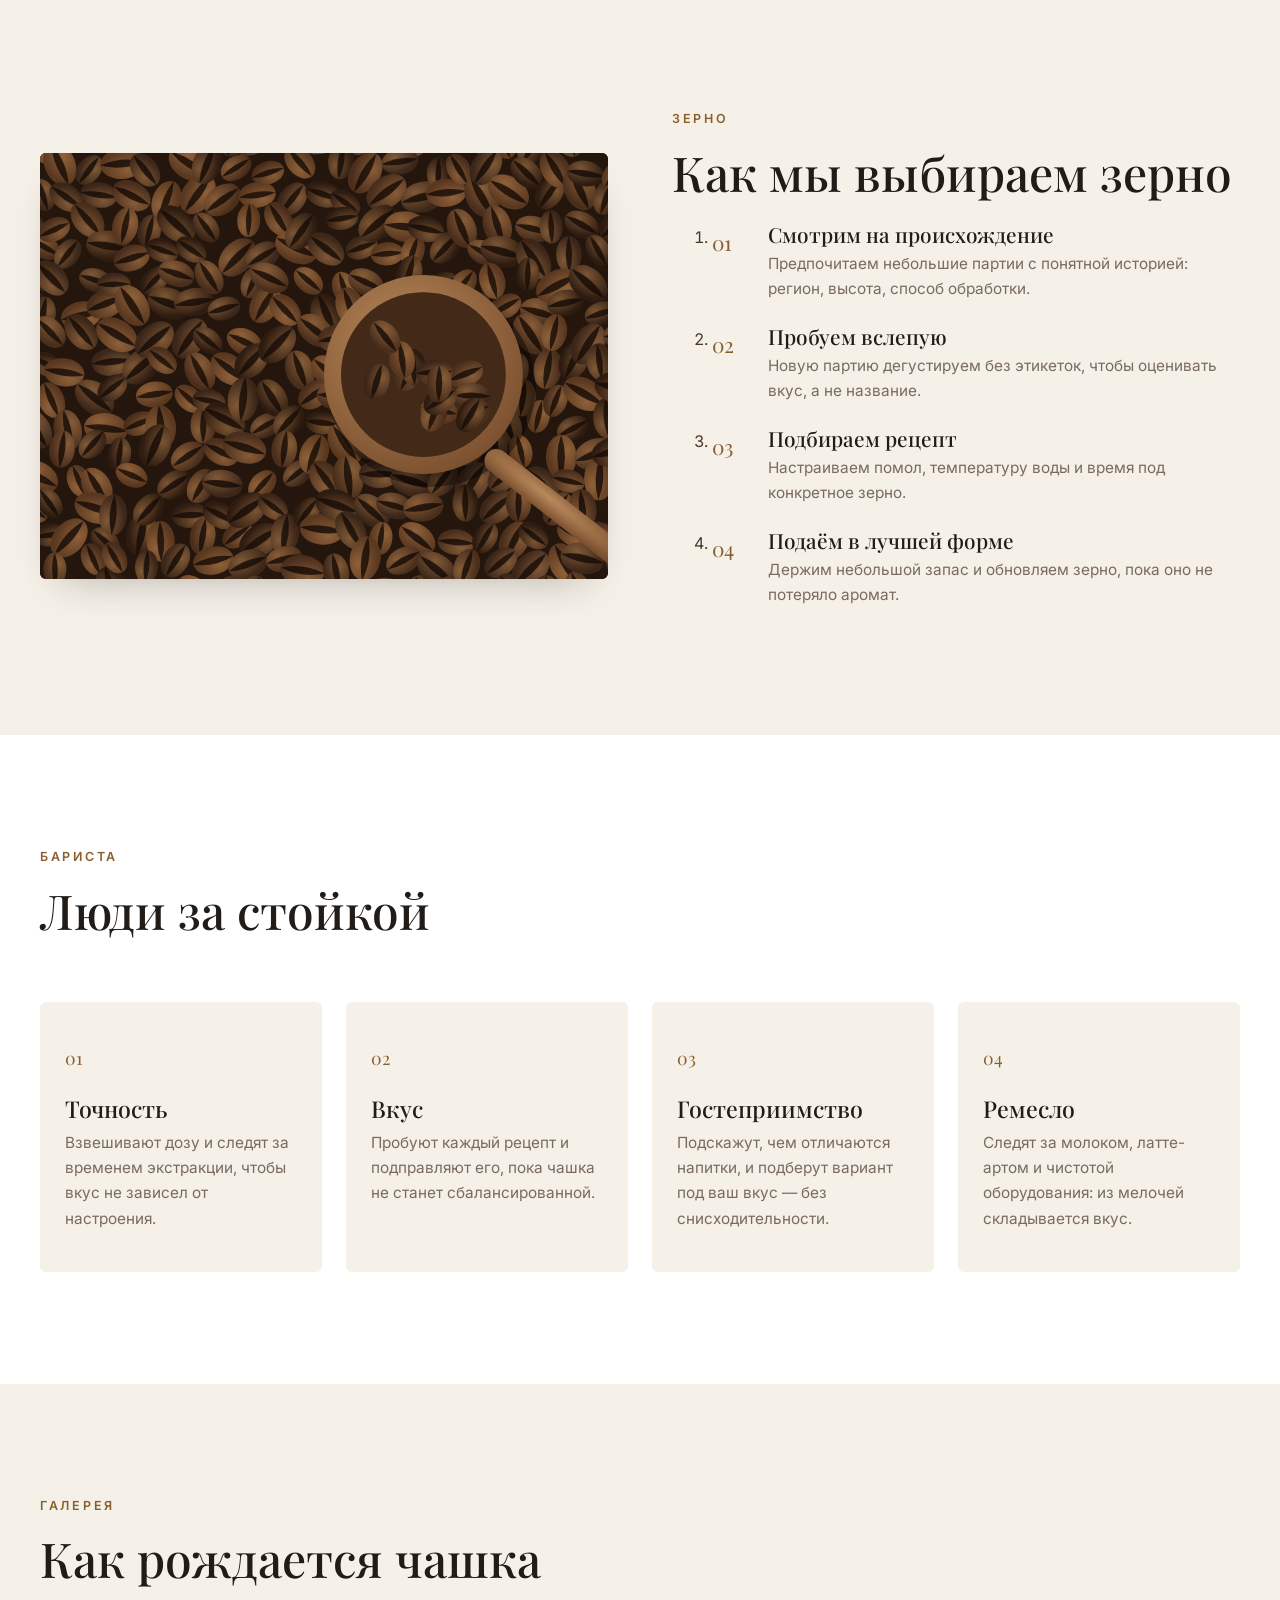
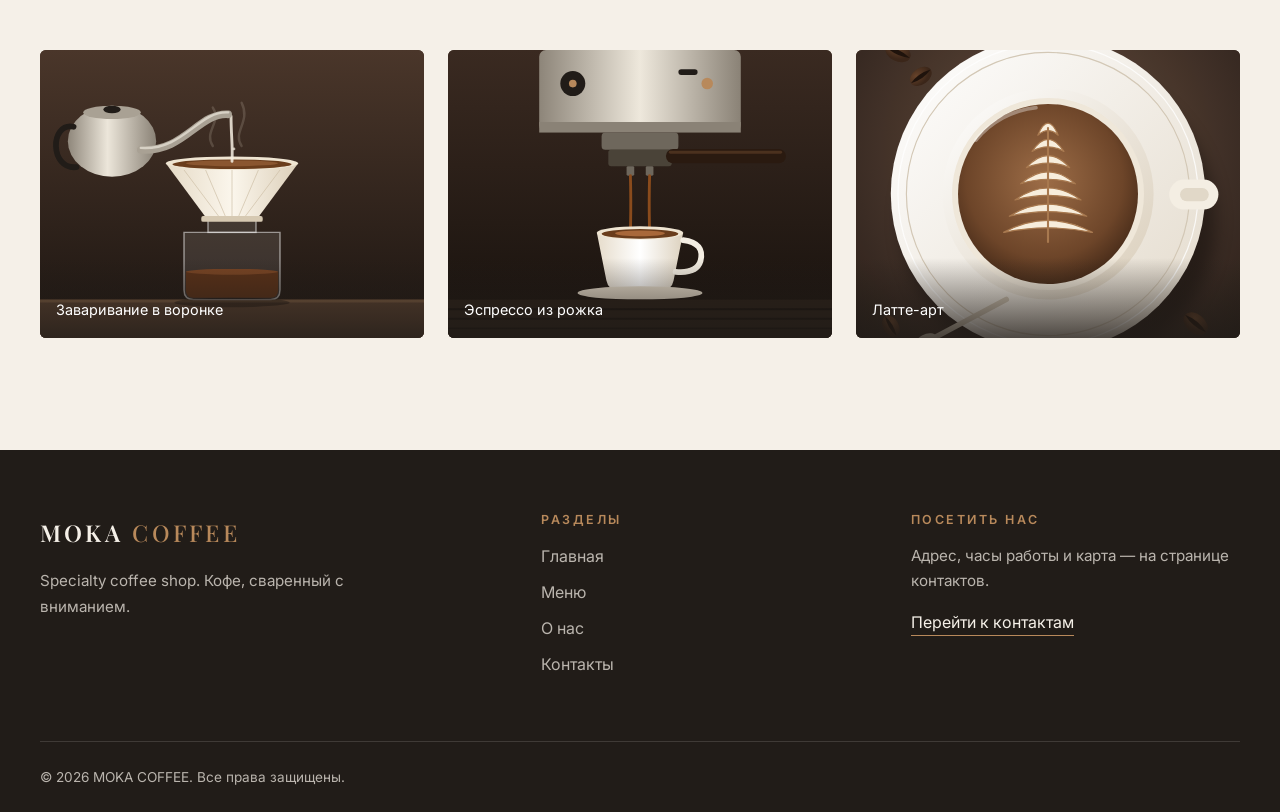
==== commit 6c12c3c1: "Improve SEO and accessibility" ====
--- a/about.html
+++ b/about.html
@@ -6,6 +6,20 @@
   <title>О нас — MOKA COFFEE</title>
   <meta name="description" content="История MOKA COFFEE, наша философия, подход к выбору кофейного зерна и бариста, которые готовят каждую чашку с вниманием.">
   <meta name="theme-color" content="#F5F0E8">
+  <link rel="canonical" href="https://unithyy.github.io/coffee/about.html">
+  <link rel="icon" href="assets/images/favicon.svg" type="image/svg+xml">
+  <meta property="og:type" content="website">
+  <meta property="og:site_name" content="MOKA COFFEE">
+  <meta property="og:locale" content="ru_RU">
+  <meta property="og:title" content="О нас — MOKA COFFEE">
+  <meta property="og:description" content="История MOKA COFFEE, наша философия, подход к выбору кофейного зерна и бариста, которые готовят каждую чашку с вниманием.">
+  <meta property="og:url" content="https://unithyy.github.io/coffee/about.html">
+  <meta property="og:image" content="https://unithyy.github.io/coffee/assets/images/og-cover.png">
+  <meta property="og:image:width" content="1200">
+  <meta property="og:image:height" content="630">
+  <meta property="og:image:alt" content="MOKA COFFEE — specialty coffee shop: чашка кофе с латте-артом">
+  <meta name="twitter:card" content="summary_large_image">
+  <meta name="twitter:image" content="https://unithyy.github.io/coffee/assets/images/og-cover.png">
   <link rel="preconnect" href="https://fonts.googleapis.com">
   <link rel="preconnect" href="https://fonts.gstatic.com" crossorigin>
   <link href="https://fonts.googleapis.com/css2?family=Inter:wght@400;500;600&family=Playfair+Display:ital,wght@0,500;0,600;1,500&display=swap" rel="stylesheet">
--- a/css/style.css
+++ b/css/style.css
@@ -10,6 +10,7 @@
   --color-primary: #49372B;
   --color-dark: #211C18;
   --color-accent: #B8895B;
+  --color-accent-text: #8A5F2F; /* акцент для мелкого текста и фокуса на светном фоне: контраст ≥ 4.5:1 */
   --color-white: #FFFFFF;
   --color-muted: rgba(73, 55, 43, 0.72);
   --color-line: rgba(73, 55, 43, 0.16);
@@ -63,7 +64,7 @@
 }
 
 :focus-visible {
-  outline: 2px solid var(--color-accent);
+  outline: 2px solid var(--color-accent-text);
   outline-offset: 3px;
   border-radius: 2px;
 }
@@ -104,7 +105,7 @@
   font-weight: 600;
   letter-spacing: 0.22em;
   text-transform: uppercase;
-  color: var(--color-accent);
+  color: var(--color-accent-text);
 }
 
 .btn {
@@ -254,7 +255,7 @@
 }
 
 .hero__title { margin-top: var(--space-3); font-size: clamp(2.8rem, 6.2vw, 5.2rem); letter-spacing: -0.01em; }
-.hero__title em { font-style: italic; color: var(--color-accent); }
+.hero__title em { font-style: italic; color: var(--color-accent-text); }
 
 .hero__text { max-width: 30rem; margin-top: var(--space-3); font-size: 1.1rem; color: var(--color-muted); }
 .hero__actions { display: flex; flex-wrap: wrap; gap: var(--space-2); margin-top: var(--space-4); }
@@ -300,7 +301,7 @@
 }
 .feature-card:hover { transform: translateY(-6px); border-color: var(--color-accent); box-shadow: var(--shadow-soft); }
 
-.feature-card__num { display: block; margin-bottom: var(--space-3); font-family: var(--font-heading); font-size: 1.1rem; color: var(--color-accent); }
+.feature-card__num { display: block; margin-bottom: var(--space-3); font-family: var(--font-heading); font-size: 1.1rem; color: var(--color-accent-text); }
 .feature-card__title { margin-bottom: var(--space-1); font-size: 1.45rem; }
 .feature-card__text { font-size: 0.96rem; color: var(--color-muted); }
 
@@ -513,6 +514,125 @@
 .success .cart__total { width: 100%; }
 .success__note { margin-top: var(--space-2); font-size: 0.82rem; color: var(--color-muted); }
 
+/* 6.5 Страницы «О нас» и «Контакты» */
+.section--tight-top { padding-top: var(--space-4); }
+.section--compact { padding-block: var(--space-5); }
+
+.section--dark { color: rgba(245, 240, 232, 0.78); background: var(--color-dark); }
+.section--dark h2,
+.section--dark h3 { color: var(--color-bg); }
+.section--dark .eyebrow { color: var(--color-accent); }
+.section--dark :focus-visible,
+.site-footer :focus-visible { outline-color: var(--color-accent); }
+
+.split { display: grid; grid-template-columns: 1fr 1fr; align-items: center; gap: var(--space-5); }
+.split--reverse .split__media { order: -1; }
+.split__title { margin-top: var(--space-2); font-size: clamp(2rem, 4vw, 3rem); }
+.prose { margin-top: var(--space-3); color: var(--color-muted); }
+.prose p + p { margin-top: var(--space-2); }
+
+.split__media {
+  overflow: hidden;
+  aspect-ratio: 4 / 3;
+  background: var(--color-primary);
+  border-radius: var(--radius);
+  box-shadow: var(--shadow-soft);
+}
+.split__media img { width: 100%; height: 100%; object-fit: cover; transition: transform 1.2s var(--ease); }
+.split__media:hover img { transform: scale(1.04); }
+
+.values { display: grid; grid-template-columns: repeat(3, 1fr); gap: var(--space-4); }
+.value { padding-top: var(--space-3); border-top: 1px solid rgba(245, 240, 232, 0.18); }
+.value__num { display: block; margin-bottom: var(--space-2); font-family: var(--font-heading); font-size: 1.1rem; color: var(--color-accent); }
+.value__title { margin-bottom: var(--space-1); font-size: 1.6rem; }
+.value__text { font-size: 0.98rem; }
+
+.steps { display: grid; gap: var(--space-3); margin-top: var(--space-3); counter-reset: step; }
+.steps__item { position: relative; padding-left: 3.5rem; counter-increment: step; }
+.steps__item::before {
+  content: counter(step, decimal-leading-zero);
+  position: absolute;
+  left: 0;
+  top: 0.1rem;
+  font-family: var(--font-heading);
+  font-size: 1.3rem;
+  color: var(--color-accent-text);
+}
+.steps__title { font-size: 1.3rem; }
+.steps__text { margin-top: 0.25rem; font-size: 0.96rem; color: var(--color-muted); }
+
+.gallery { display: grid; grid-template-columns: repeat(3, 1fr); gap: var(--space-3); }
+.gallery__figure { position: relative; overflow: hidden; aspect-ratio: 4 / 3; background: var(--color-primary); border-radius: var(--radius); }
+.gallery__figure img { width: 100%; height: 100%; object-fit: cover; transition: transform 1s var(--ease); }
+.gallery__figure:hover img { transform: scale(1.05); }
+.gallery__caption {
+  position: absolute;
+  inset: auto 0 0;
+  padding: var(--space-4) var(--space-2) var(--space-2);
+  font-size: 0.9rem;
+  color: var(--color-white);
+  background: linear-gradient(to top, rgba(33, 28, 24, 0.78), transparent);
+}
+
+.contacts { display: grid; grid-template-columns: 1fr 1.1fr; align-items: start; gap: var(--space-5); }
+.demo-note { margin-bottom: var(--space-3); padding: 0.8rem 1rem; font-size: 0.85rem; color: var(--color-dark); background: var(--color-white); border-left: 3px solid var(--color-accent); border-radius: var(--radius); }
+
+.contact-list__row { display: grid; grid-template-columns: 7rem 1fr; gap: var(--space-2); padding-block: var(--space-2); border-bottom: 1px solid var(--color-line); }
+.contact-list__term { font-size: 0.78rem; font-weight: 600; letter-spacing: 0.18em; text-transform: uppercase; color: var(--color-accent-text); }
+.contact-list__value { margin: 0; font-size: 1.05rem; color: var(--color-dark); }
+.contact-list__value address { font-style: normal; }
+.contact-list__link { border-bottom: 1px solid var(--color-accent); transition: color 0.3s var(--ease); }
+.contact-list__link:hover { color: var(--color-accent-text); }
+
+.contacts__subtitle { margin-top: var(--space-4); font-size: 1.6rem; }
+.hours { margin-top: var(--space-2); }
+.hours__row { display: flex; justify-content: space-between; gap: var(--space-2); padding-block: 0.7rem; border-bottom: 1px solid var(--color-line); }
+.hours__time { font-variant-numeric: tabular-nums; }
+.hours__row.is-today { font-weight: 600; color: var(--color-dark); }
+.hours__row.is-today .hours__day::after { content: " · сегодня"; font-weight: 500; color: var(--color-accent-text); }
+
+.contact-actions { display: flex; flex-wrap: wrap; gap: var(--space-2); margin-top: var(--space-4); }
+
+.form-card { padding: var(--space-4); background: var(--color-white); border: 1px solid var(--color-line); border-radius: var(--radius); scroll-margin-top: calc(var(--header-h) + var(--space-2)); }
+.form-card__title { margin-bottom: var(--space-3); font-size: 1.9rem; }
+.form-grid { display: grid; gap: var(--space-3); }
+.form-summary { margin-bottom: var(--space-2); font-size: 0.9rem; color: var(--color-error); }
+.form-summary:empty { display: none; }
+.form-success[hidden] { display: none; }
+
+.field__input--area { min-height: 9rem; resize: vertical; line-height: 1.5; }
+.field__input--select {
+  padding-right: 2.6rem;
+  appearance: none;
+  background-image: url("data:image/svg+xml,%3Csvg xmlns='http://www.w3.org/2000/svg' viewBox='0 0 24 24' fill='none' stroke='%2349372B' stroke-width='2' stroke-linecap='round' stroke-linejoin='round'%3E%3Cpath d='M6 9l6 6 6-6'/%3E%3C/svg%3E");
+  background-repeat: no-repeat;
+  background-position: right 0.9rem center;
+  background-size: 1.2rem;
+  cursor: pointer;
+}
+.field__hint { margin-top: 0.35rem; font-size: 0.8rem; color: var(--color-muted); }
+.field__hint + .field__error { margin-top: 0; }
+
+.checkbox { display: flex; align-items: flex-start; gap: 0.75rem; font-size: 0.9rem; cursor: pointer; }
+.checkbox input { flex: 0 0 auto; width: 1.2rem; height: 1.2rem; margin: 0.15rem 0 0; accent-color: var(--color-primary); cursor: pointer; }
+
+.map-card { position: relative; overflow: hidden; aspect-ratio: 2 / 1; background: #eadfce; border-radius: var(--radius); box-shadow: var(--shadow-soft); }
+.map-card__img { width: 100%; height: 100%; object-fit: cover; }
+.map-card__label {
+  position: absolute;
+  left: var(--space-3);
+  bottom: var(--space-3);
+  display: grid;
+  gap: 0.15rem;
+  max-width: min(20rem, calc(100% - 2 * var(--space-3)));
+  padding: 0.9rem 1.1rem;
+  font-size: 0.85rem;
+  color: var(--color-muted);
+  background: rgba(255, 255, 255, 0.94);
+  border-radius: var(--radius);
+}
+.map-card__label strong { font-family: var(--font-heading); font-size: 1.1rem; font-weight: 500; color: var(--color-dark); }
+
 /* 7. Подвал */
 .site-footer { padding-top: var(--space-5); color: rgba(245, 240, 232, 0.72); background: var(--color-dark); }
 
@@ -582,6 +702,26 @@
   .cart-item__img { width: 60px; height: 60px; }
 }
 
+/* 8.1 Адаптив: «О нас» и «Контакты» */
+@media (max-width: 1024px) {
+  .contacts { grid-template-columns: 1fr; gap: var(--space-4); }
+  .gallery { grid-template-columns: repeat(2, 1fr); }
+}
+
+@media (max-width: 860px) {
+  .split { grid-template-columns: 1fr; gap: var(--space-4); }
+  .split--reverse .split__media { order: 0; }
+  .values { grid-template-columns: 1fr; gap: var(--space-3); }
+  .map-card { aspect-ratio: 4 / 3; }
+}
+
+@media (max-width: 560px) {
+  .gallery { grid-template-columns: 1fr; }
+  .form-card { padding: var(--space-3) var(--space-2); }
+  .contact-list__row { grid-template-columns: 1fr; gap: 0.25rem; }
+  .contact-actions .btn { flex: 1 1 100%; }
+}
+
 @media (prefers-reduced-motion: reduce) {
   html { scroll-behavior: auto; }
   *, *::before, *::after { animation: none !important; transition-duration: 0.01ms !important; }
